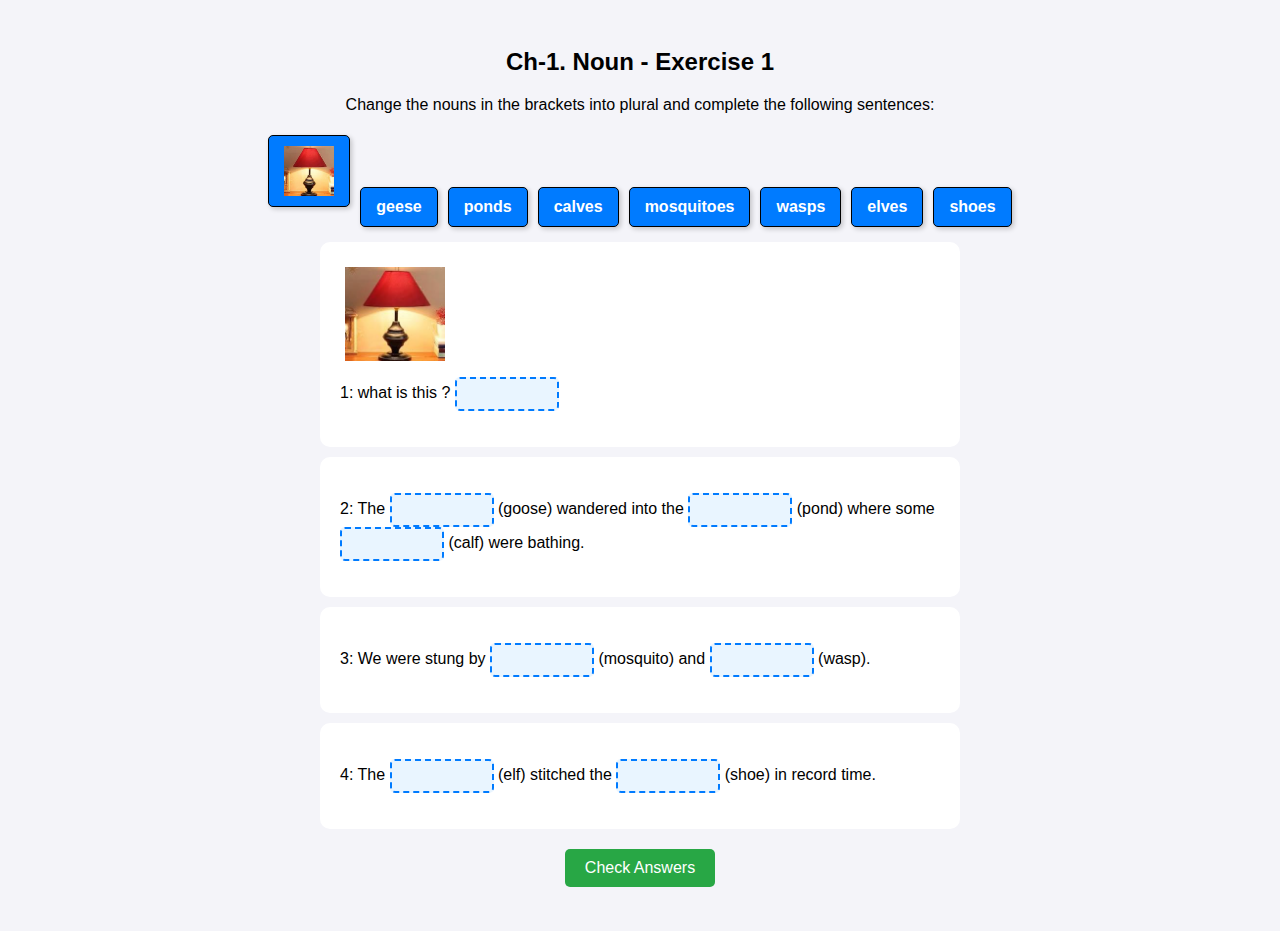
==== fill_in_the_blanks/index.html @ 5cf9b245 "added fill in the blanks" ====
<!DOCTYPE html>
<html lang="en">
<head>
    <meta charset="UTF-8">
    <meta name="viewport" content="width=device-width, initial-scale=1.0">
    <title>Fill in the blanks</title>
    <link rel="stylesheet" href="style.css">
</head>
<body>
    <h2 id="title"></h2>
    <p id="heading"></p>

    <div id="words"></div>
    <div id="questions"></div>

    <button onclick="checkAnswers()">Check Answers</button>
    <p id="result"></p>
    <script src="data.js"></script>
    <script src="main.js"></script>
</body>
</html>
---- fill_in_the_blanks/style.css ----
body {
    font-family: Arial, sans-serif;
    background-color: #f4f4f9;
    text-align: center;
    padding: 20px;
}

.blank {
    display: inline-block;
    width: 100px;
    height: 30px;
    border: 2px dashed #ccc;
    text-align: center;
    vertical-align: middle;
}

.draggable {
    display: inline-block;
    padding: 5px 10px;
    margin: 5px;
    background-color: lightblue;
    cursor: grab;
    border: 1px solid #000;
}

img {
    max-width: 100px;
    max-height: 100px;
    display: block;
    margin: 5px;
}

.container {
    background: white;
    padding: 20px;
    text-align: start;
    margin: 10px auto;
    border-radius: 10px;
    /* box-shadow: 0 4px 8px rgba(0, 0, 0, 0.2); */
    max-width: 600px;
}

.blank {
    display: inline-block;
    width: 100px;
    height: 30px;
    border: 2px dashed #007BFF;
    text-align: center;
    vertical-align: middle;
    font-weight: bold;
    line-height: 30px;
    color: #007BFF;
    background-color: #e9f5ff;
    border-radius: 5px;
}

.draggable {
    display: inline-block;
    padding: 10px 15px;
    margin: 5px;
    background-color: #007BFF;
    color: white;
    font-weight: bold;
    cursor: grab;
    border-radius: 5px;
    box-shadow: 2px 2px 5px rgba(0, 0, 0, 0.2);
}

.draggable:active {
    cursor: grabbing;
}

.correct {
    border: 2px solid green !important;
}

.incorrect {
    border: 2px solid red !important;
}

button {
    background-color: #28a745;
    color: white;
    border: none;
    padding: 10px 20px;
    font-size: 16px;
    cursor: pointer;
    border-radius: 5px;
    margin-top: 10px;
}

button:hover {
    background-color: #218838;
}
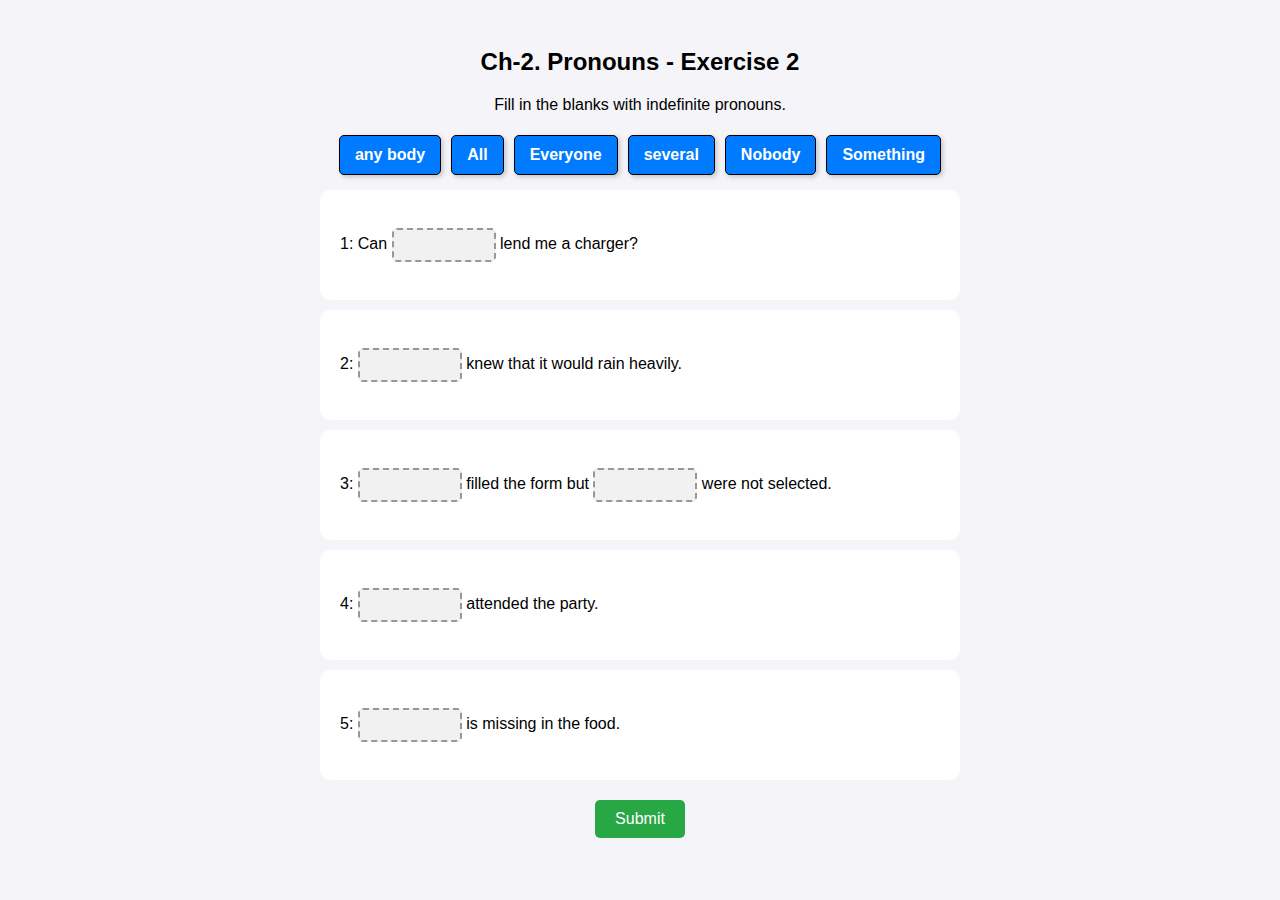
==== commit 7c6441e2: "add show answer and reset button and small corrections" ====
--- a/fill_in_the_blanks/index.html
+++ b/fill_in_the_blanks/index.html
@@ -13,7 +13,8 @@
     <div id="words"></div>
     <div id="questions"></div>
 
-    <button onclick="checkAnswers()">Check Answers</button>
+    <button onclick="checkAnswers()" id="submitBtn">Submit</button>
+    <button onclick="resetActivity()" id="resetBtn">Reset</button>
     <p id="result"></p>
     <script src="data.js"></script>
     <script src="main.js"></script>
--- a/fill_in_the_blanks/style.css
+++ b/fill_in_the_blanks/style.css
@@ -3,15 +3,6 @@
     background-color: #f4f4f9;
     text-align: center;
     padding: 20px;
-}
-
-.blank {
-    display: inline-block;
-    width: 100px;
-    height: 30px;
-    border: 2px dashed #ccc;
-    text-align: center;
-    vertical-align: middle;
 }
 
 .draggable {
@@ -36,7 +27,6 @@
     text-align: start;
     margin: 10px auto;
     border-radius: 10px;
-    /* box-shadow: 0 4px 8px rgba(0, 0, 0, 0.2); */
     max-width: 600px;
 }
 
@@ -44,13 +34,13 @@
     display: inline-block;
     width: 100px;
     height: 30px;
-    border: 2px dashed #007BFF;
+    border: 2px dashed #979797;
+    margin: 2px 0px;
     text-align: center;
     vertical-align: middle;
-    font-weight: bold;
     line-height: 30px;
-    color: #007BFF;
-    background-color: #e9f5ff;
+    color: #000000;
+    background-color: #f1f1f1;
     border-radius: 5px;
 }
 
@@ -91,4 +81,8 @@
 
 button:hover {
     background-color: #218838;
+}
+
+#resetBtn{
+    display: none;
 }